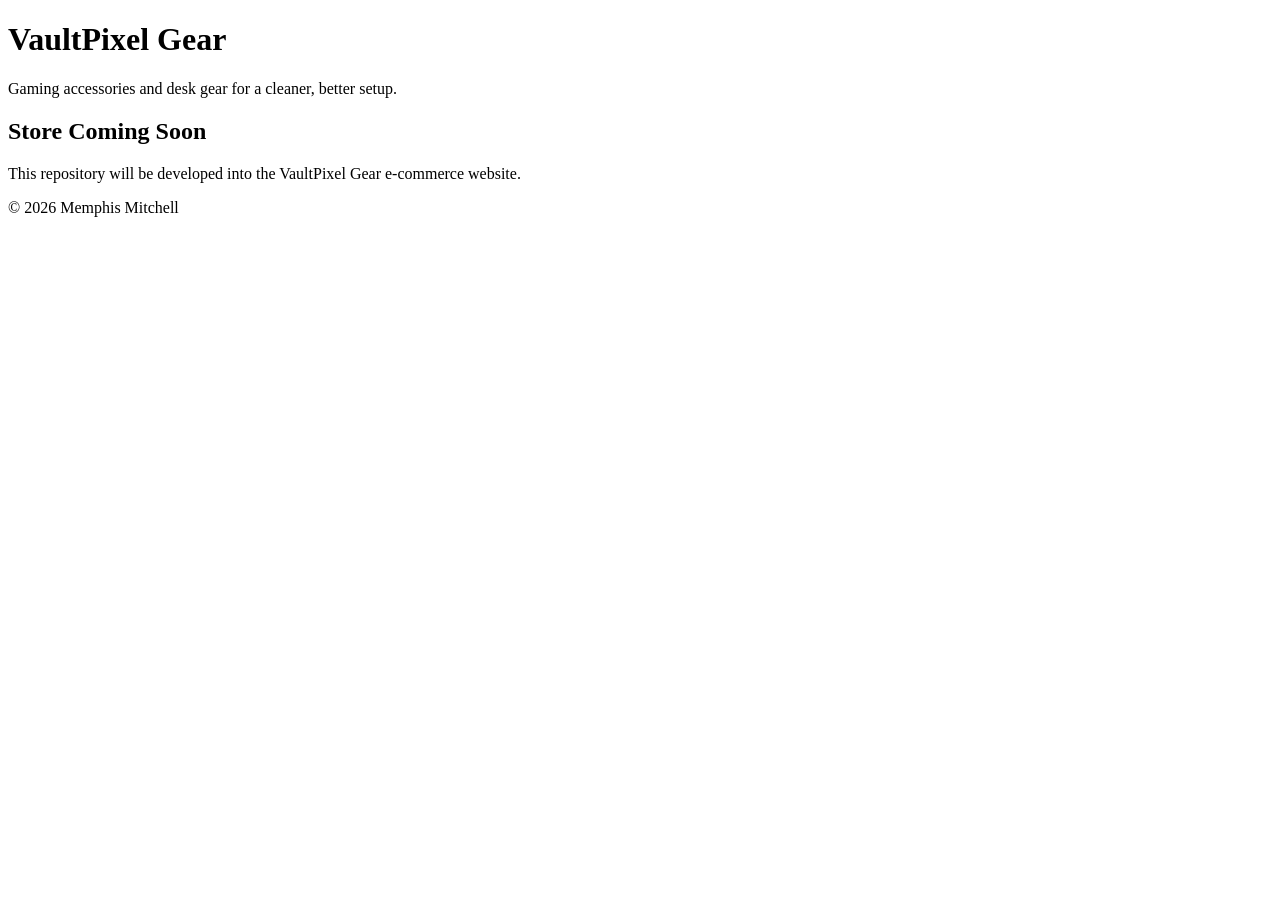
==== index.html @ 1abcdac2 "added initial index.html file" ====
<!DOCTYPE html>
<html lang="en">
<head>
    <!--
        Author: Memphis Mitchell
        Date: 10/11/2026
        Purpose: Initial homepage file for the VaultPixel Gear e-commerce project.
    -->
    <meta charset="UTF-8">
    <meta name="viewport" content="width=device-width, initial-scale=1.0">
    <title>VaultPixel Gear</title>
</head>
<body>
    <header>
        <h1>VaultPixel Gear</h1>
        <p>Gaming accessories and desk gear for a cleaner, better setup.</p>
    </header>

    <main>
        <section>
            <h2>Store Coming Soon</h2>
            <p>This repository will be developed into the VaultPixel Gear e-commerce website.</p>
        </section>
    </main>

    <footer>
        <p>&copy; 2026 Memphis Mitchell</p>
    </footer>
</body>
</html>
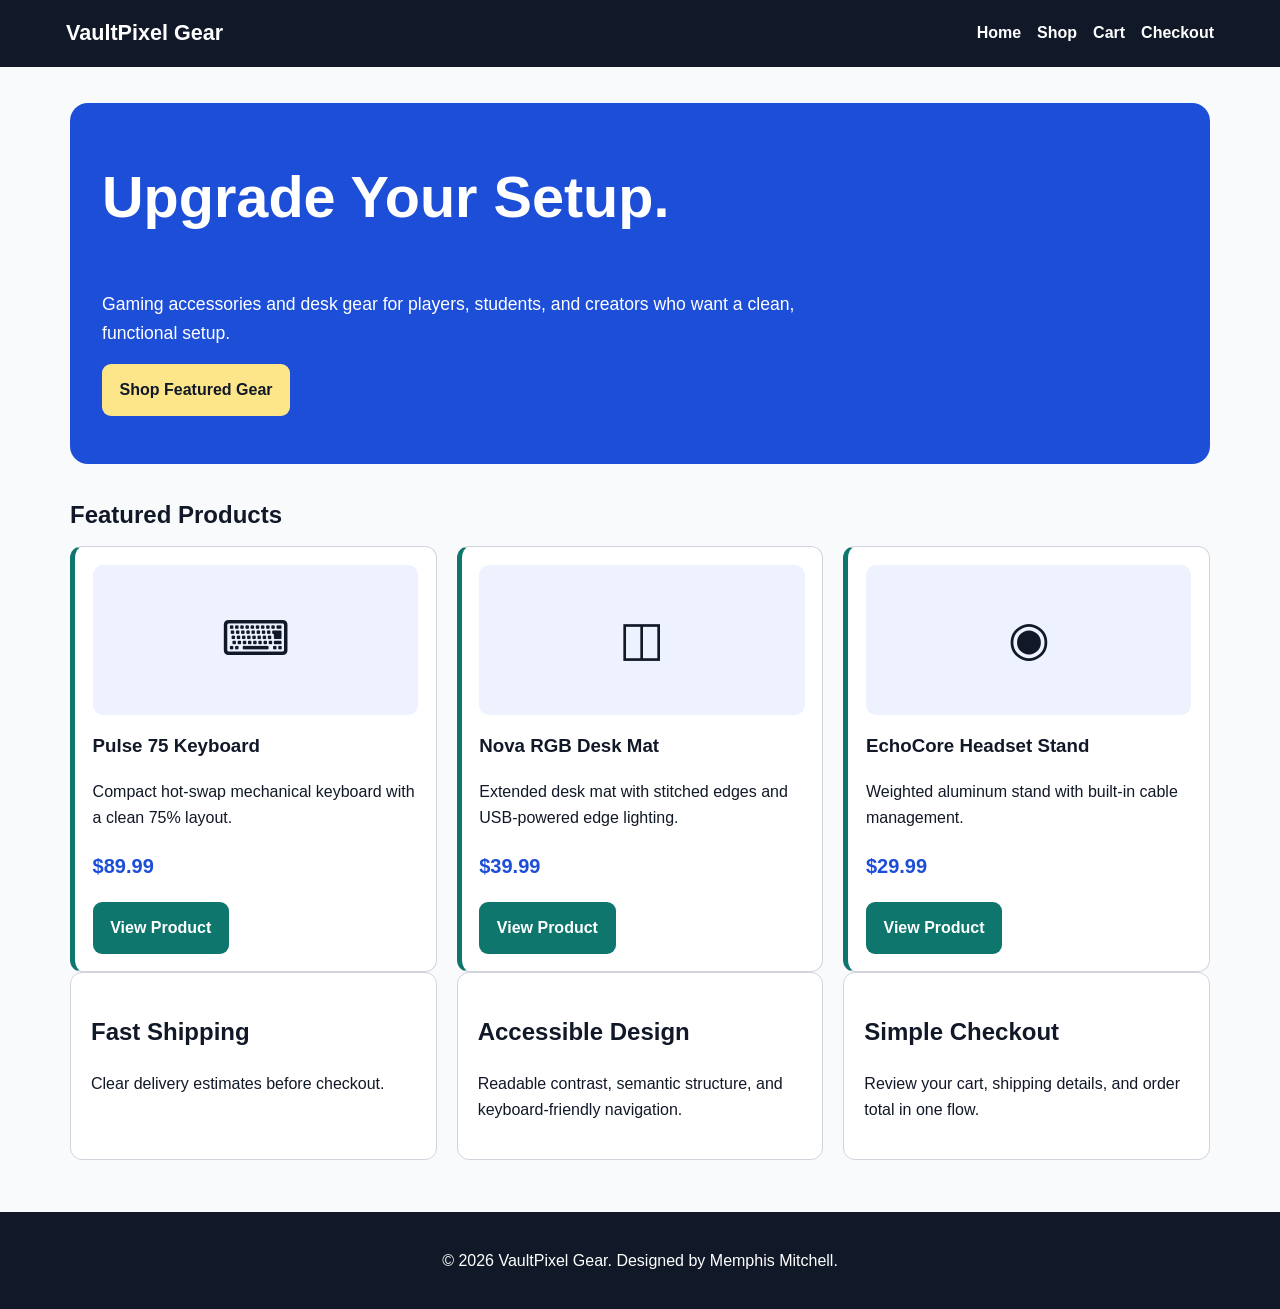
==== commit 1ff935e9: "added new files for website" ====
--- a/index.html
+++ b/index.html
@@ -1,30 +1,70 @@
 <!DOCTYPE html>
 <html lang="en">
 <head>
-    <!--
-        Author: Memphis Mitchell
-        Date: 10/11/2026
-        Purpose: Initial homepage file for the VaultPixel Gear e-commerce project.
-    -->
-    <meta charset="UTF-8">
-    <meta name="viewport" content="width=device-width, initial-scale=1.0">
-    <title>VaultPixel Gear</title>
+  <!--
+      Author: Memphis Mitchell
+      Date: 10/18/2026
+      Purpose: Home page for the VaultPixel Gear e-commerce project.
+  -->
+  <meta charset="UTF-8">
+  <meta name="viewport" content="width=device-width, initial-scale=1.0">
+  <title>Home | VaultPixel Gear</title>
+  <link rel="stylesheet" href="styles.css">
 </head>
 <body>
-    <header>
-        <h1>VaultPixel Gear</h1>
-        <p>Gaming accessories and desk gear for a cleaner, better setup.</p>
-    </header>
+<header class="site-header">
+  <div class="nav-wrap">
+    <a class="brand" href="index.html">VaultPixel Gear</a>
+    <nav class="site-nav" aria-label="Primary navigation">
+      <a href="index.html">Home</a>
+      <a href="shop.html">Shop</a>
+      <a href="cart.html">Cart</a>
+      <a href="checkout.html">Checkout</a>
+    </nav>
+  </div>
+</header>
+<main>
+  <section class="hero" aria-labelledby="hero-title">
+    <h1 id="hero-title">Upgrade Your Setup.</h1>
+    <p>Gaming accessories and desk gear for players, students, and creators who want a clean, functional setup.</p>
+    <a class="button" href="shop.html">Shop Featured Gear</a>
+  </section>
 
-    <main>
-        <section>
-            <h2>Store Coming Soon</h2>
-            <p>This repository will be developed into the VaultPixel Gear e-commerce website.</p>
-        </section>
-    </main>
+  <section aria-labelledby="featured-title">
+    <h2 class="section-heading" id="featured-title">Featured Products</h2>
+    <div class="product-grid">
+      <article class="product-card">
+        <div class="product-art" aria-hidden="true">⌨</div>
+        <h3>Pulse 75 Keyboard</h3>
+        <p>Compact hot-swap mechanical keyboard with a clean 75% layout.</p>
+        <p class="price">$89.99</p>
+        <a class="button secondary" href="product.html">View Product</a>
+      </article>
+      <article class="product-card">
+        <div class="product-art" aria-hidden="true">◫</div>
+        <h3>Nova RGB Desk Mat</h3>
+        <p>Extended desk mat with stitched edges and USB-powered edge lighting.</p>
+        <p class="price">$39.99</p>
+        <a class="button secondary" href="product.html">View Product</a>
+      </article>
+      <article class="product-card">
+        <div class="product-art" aria-hidden="true">◉</div>
+        <h3>EchoCore Headset Stand</h3>
+        <p>Weighted aluminum stand with built-in cable management.</p>
+        <p class="price">$29.99</p>
+        <a class="button secondary" href="product.html">View Product</a>
+      </article>
+    </div>
+  </section>
 
-    <footer>
-        <p>&copy; 2026 Memphis Mitchell</p>
-    </footer>
+  <section class="feature-grid" aria-label="Store benefits">
+    <article class="info-card"><h2>Fast Shipping</h2><p>Clear delivery estimates before checkout.</p></article>
+    <article class="info-card"><h2>Accessible Design</h2><p>Readable contrast, semantic structure, and keyboard-friendly navigation.</p></article>
+    <article class="info-card"><h2>Simple Checkout</h2><p>Review your cart, shipping details, and order total in one flow.</p></article>
+  </section>
+</main>
+<footer class="site-footer">
+  <p>&copy; 2026 VaultPixel Gear. Designed by Memphis Mitchell.</p>
+</footer>
 </body>
 </html>
--- a/styles.css
+++ b/styles.css
@@ -0,0 +1,256 @@
+/*
+    Project: VaultPixel Gear
+    Author: Memphis Mitchell
+    Updated: 10/18/2026
+    Purpose: Shared brand theme and responsive layout for the VaultPixel Gear e-commerce website.
+*/
+
+:root {
+    --ink: #111827;
+    --cloud: #f8fafc;
+    --blue: #1d4ed8;
+    --teal: #0f766e;
+    --gold: #fde68a;
+    --white: #ffffff;
+    --muted: #475569;
+    --line: #d1d5db;
+    --panel: #eef2ff;
+}
+
+* {
+    box-sizing: border-box;
+}
+
+body {
+    margin: 0;
+    font-family: Arial, Helvetica, sans-serif;
+    background: var(--cloud);
+    color: var(--ink);
+    line-height: 1.6;
+}
+
+a {
+    color: var(--blue);
+}
+
+.site-header {
+    background: var(--ink);
+    color: var(--white);
+}
+
+.nav-wrap {
+    max-width: 1180px;
+    margin: 0 auto;
+    padding: 1rem;
+    display: flex;
+    align-items: center;
+    justify-content: space-between;
+    gap: 1rem;
+    flex-wrap: wrap;
+}
+
+.brand {
+    color: var(--white);
+    text-decoration: none;
+    font-size: 1.35rem;
+    font-weight: 700;
+}
+
+.site-nav {
+    display: flex;
+    gap: 1rem;
+    flex-wrap: wrap;
+}
+
+.site-nav a {
+    color: var(--white);
+    text-decoration: none;
+    font-weight: 600;
+}
+
+.site-nav a:hover,
+.site-nav a:focus {
+    text-decoration: underline;
+}
+
+main {
+    max-width: 1180px;
+    margin: 0 auto;
+    padding: 1.25rem;
+}
+
+.hero {
+    margin: 1rem 0 2rem;
+    padding: 3rem 2rem;
+    border-radius: 18px;
+    background: var(--blue);
+    color: var(--white);
+}
+
+.hero h1 {
+    margin-top: 0;
+    font-size: clamp(2rem, 6vw, 3.6rem);
+}
+
+.hero p {
+    max-width: 700px;
+    font-size: 1.1rem;
+}
+
+.button,
+button {
+    display: inline-block;
+    border: 0;
+    border-radius: 9px;
+    padding: .8rem 1.1rem;
+    background: var(--blue);
+    color: var(--white);
+    font-weight: 700;
+    text-decoration: none;
+    cursor: pointer;
+}
+
+.hero .button {
+    background: var(--gold);
+    color: var(--ink);
+}
+
+.button.secondary {
+    background: var(--teal);
+}
+
+.section-heading {
+    margin-bottom: .75rem;
+}
+
+.product-grid {
+    display: grid;
+    grid-template-columns: 1fr;
+    gap: 1.25rem;
+}
+
+.product-card {
+    background: var(--white);
+    border: 1px solid var(--line);
+    border-left: 5px solid var(--teal);
+    border-radius: 12px;
+    padding: 1.1rem;
+}
+
+.product-card h2,
+.product-card h3 {
+    margin-top: 0;
+}
+
+.product-art {
+    min-height: 150px;
+    border-radius: 10px;
+    background: var(--panel);
+    display: grid;
+    place-items: center;
+    font-size: 3rem;
+    margin-bottom: 1rem;
+}
+
+.price {
+    color: var(--blue);
+    font-size: 1.25rem;
+    font-weight: 700;
+}
+
+.feature-grid,
+.checkout-grid,
+.detail-grid {
+    display: grid;
+    grid-template-columns: 1fr;
+    gap: 1.25rem;
+}
+
+.info-card,
+.summary-card,
+.form-card {
+    background: var(--white);
+    border: 1px solid var(--line);
+    border-radius: 12px;
+    padding: 1.25rem;
+}
+
+.filters {
+    margin-bottom: 1.25rem;
+    background: var(--white);
+    padding: 1rem;
+    border: 1px solid var(--line);
+    border-radius: 10px;
+}
+
+label {
+    display: block;
+    font-weight: 700;
+    margin-top: .85rem;
+}
+
+input,
+select {
+    width: 100%;
+    max-width: 520px;
+    padding: .7rem;
+    border: 1px solid #94a3b8;
+    border-radius: 7px;
+    font: inherit;
+}
+
+table {
+    width: 100%;
+    border-collapse: collapse;
+    background: var(--white);
+}
+
+th,
+td {
+    padding: .8rem;
+    border-bottom: 1px solid var(--line);
+    text-align: left;
+}
+
+th {
+    background: #e2e8f0;
+}
+
+.cart-actions {
+    margin-top: 1rem;
+    display: flex;
+    gap: .75rem;
+    flex-wrap: wrap;
+}
+
+.site-footer {
+    margin-top: 2rem;
+    background: var(--ink);
+    color: var(--white);
+    padding: 1.25rem;
+    text-align: center;
+}
+
+/* Tablet */
+@media (min-width: 768px) {
+    .product-grid {
+        grid-template-columns: repeat(2, 1fr);
+    }
+
+    .feature-grid,
+    .checkout-grid,
+    .detail-grid {
+        grid-template-columns: repeat(2, 1fr);
+    }
+}
+
+/* Desktop */
+@media (min-width: 1024px) {
+    .product-grid {
+        grid-template-columns: repeat(3, 1fr);
+    }
+
+    .feature-grid {
+        grid-template-columns: repeat(3, 1fr);
+    }
+}
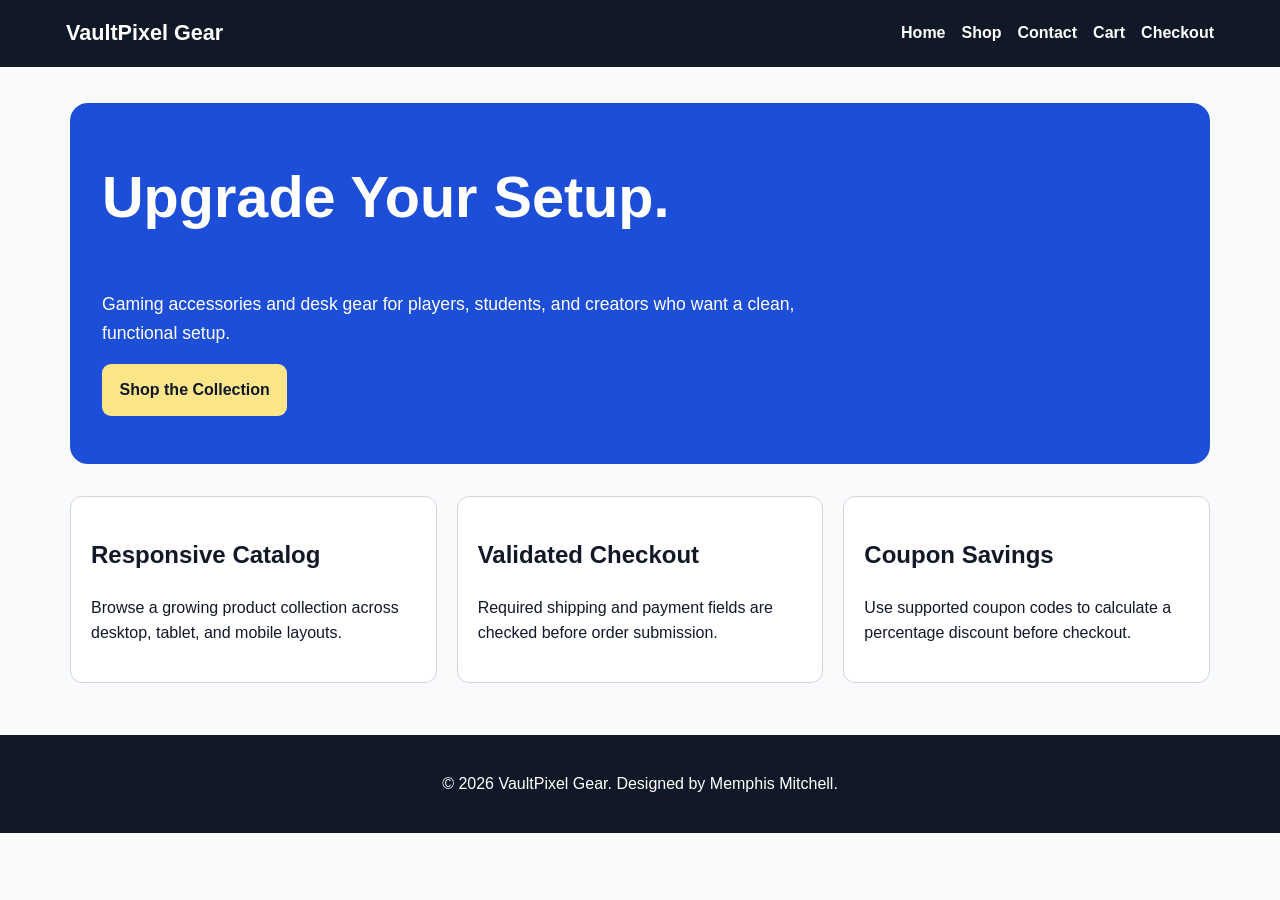
==== commit fee541ce: "Adding new files for upload VaultPixel Interactive Milestone" ====
--- a/index.html
+++ b/index.html
@@ -3,13 +3,14 @@
 <head>
   <!--
       Author: Memphis Mitchell
-      Date: 10/18/2026
+      Date: 10/25/2026
       Purpose: Home page for the VaultPixel Gear e-commerce project.
   -->
   <meta charset="UTF-8">
   <meta name="viewport" content="width=device-width, initial-scale=1.0">
   <title>Home | VaultPixel Gear</title>
   <link rel="stylesheet" href="styles.css">
+  <script src="app.js" defer></script>
 </head>
 <body>
 <header class="site-header">
@@ -18,6 +19,7 @@
     <nav class="site-nav" aria-label="Primary navigation">
       <a href="index.html">Home</a>
       <a href="shop.html">Shop</a>
+      <a href="contact.html">Contact</a>
       <a href="cart.html">Cart</a>
       <a href="checkout.html">Checkout</a>
     </nav>
@@ -27,40 +29,13 @@
   <section class="hero" aria-labelledby="hero-title">
     <h1 id="hero-title">Upgrade Your Setup.</h1>
     <p>Gaming accessories and desk gear for players, students, and creators who want a clean, functional setup.</p>
-    <a class="button" href="shop.html">Shop Featured Gear</a>
-  </section>
-
-  <section aria-labelledby="featured-title">
-    <h2 class="section-heading" id="featured-title">Featured Products</h2>
-    <div class="product-grid">
-      <article class="product-card">
-        <div class="product-art" aria-hidden="true">⌨</div>
-        <h3>Pulse 75 Keyboard</h3>
-        <p>Compact hot-swap mechanical keyboard with a clean 75% layout.</p>
-        <p class="price">$89.99</p>
-        <a class="button secondary" href="product.html">View Product</a>
-      </article>
-      <article class="product-card">
-        <div class="product-art" aria-hidden="true">◫</div>
-        <h3>Nova RGB Desk Mat</h3>
-        <p>Extended desk mat with stitched edges and USB-powered edge lighting.</p>
-        <p class="price">$39.99</p>
-        <a class="button secondary" href="product.html">View Product</a>
-      </article>
-      <article class="product-card">
-        <div class="product-art" aria-hidden="true">◉</div>
-        <h3>EchoCore Headset Stand</h3>
-        <p>Weighted aluminum stand with built-in cable management.</p>
-        <p class="price">$29.99</p>
-        <a class="button secondary" href="product.html">View Product</a>
-      </article>
-    </div>
+    <a class="button" href="shop.html">Shop the Collection</a>
   </section>
 
   <section class="feature-grid" aria-label="Store benefits">
-    <article class="info-card"><h2>Fast Shipping</h2><p>Clear delivery estimates before checkout.</p></article>
-    <article class="info-card"><h2>Accessible Design</h2><p>Readable contrast, semantic structure, and keyboard-friendly navigation.</p></article>
-    <article class="info-card"><h2>Simple Checkout</h2><p>Review your cart, shipping details, and order total in one flow.</p></article>
+    <article class="info-card"><h2>Responsive Catalog</h2><p>Browse a growing product collection across desktop, tablet, and mobile layouts.</p></article>
+    <article class="info-card"><h2>Validated Checkout</h2><p>Required shipping and payment fields are checked before order submission.</p></article>
+    <article class="info-card"><h2>Coupon Savings</h2><p>Use supported coupon codes to calculate a percentage discount before checkout.</p></article>
   </section>
 </main>
 <footer class="site-footer">
--- a/styles.css
+++ b/styles.css
@@ -1,8 +1,8 @@
 /*
     Project: VaultPixel Gear
     Author: Memphis Mitchell
-    Updated: 10/18/2026
-    Purpose: Shared brand theme and responsive layout for the VaultPixel Gear e-commerce website.
+    Updated: 10/25/2026
+    Purpose: Brand theme, responsive product layout, and form styling.
 */
 
 :root {
@@ -15,11 +15,11 @@
     --muted: #475569;
     --line: #d1d5db;
     --panel: #eef2ff;
-}
-
-* {
-    box-sizing: border-box;
-}
+    --danger: #b91c1c;
+    --success: #166534;
+}
+
+* { box-sizing: border-box; }
 
 body {
     margin: 0;
@@ -29,9 +29,7 @@
     line-height: 1.6;
 }
 
-a {
-    color: var(--blue);
-}
+a { color: var(--blue); }
 
 .site-header {
     background: var(--ink);
@@ -69,9 +67,7 @@
 }
 
 .site-nav a:hover,
-.site-nav a:focus {
-    text-decoration: underline;
-}
+.site-nav a:focus { text-decoration: underline; }
 
 main {
     max-width: 1180px;
@@ -92,10 +88,7 @@
     font-size: clamp(2rem, 6vw, 3.6rem);
 }
 
-.hero p {
-    max-width: 700px;
-    font-size: 1.1rem;
-}
+.hero p { max-width: 700px; font-size: 1.1rem; }
 
 .button,
 button {
@@ -110,18 +103,10 @@
     cursor: pointer;
 }
 
-.hero .button {
-    background: var(--gold);
-    color: var(--ink);
-}
-
-.button.secondary {
-    background: var(--teal);
-}
-
-.section-heading {
-    margin-bottom: .75rem;
-}
+.hero .button { background: var(--gold); color: var(--ink); }
+.button.secondary { background: var(--teal); }
+
+.section-heading { margin-bottom: .75rem; }
 
 .product-grid {
     display: grid;
@@ -138,9 +123,7 @@
 }
 
 .product-card h2,
-.product-card h3 {
-    margin-top: 0;
-}
+.product-card h3 { margin-top: 0; }
 
 .product-art {
     min-height: 150px;
@@ -152,6 +135,15 @@
     margin-bottom: 1rem;
 }
 
+.eyebrow {
+    margin: 0 0 .35rem;
+    color: var(--muted);
+    font-size: .8rem;
+    font-weight: 700;
+    text-transform: uppercase;
+    letter-spacing: .06em;
+}
+
 .price {
     color: var(--blue);
     font-size: 1.25rem;
@@ -183,20 +175,77 @@
     border-radius: 10px;
 }
 
-label {
+.field { margin-bottom: 1rem; }
+
+label,
+legend {
     display: block;
     font-weight: 700;
-    margin-top: .85rem;
+    margin-bottom: .35rem;
 }
 
 input,
-select {
+select,
+textarea {
     width: 100%;
-    max-width: 520px;
-    padding: .7rem;
+    padding: .72rem;
     border: 1px solid #94a3b8;
     border-radius: 7px;
     font: inherit;
+    background: var(--white);
+}
+
+textarea { min-height: 130px; resize: vertical; }
+
+fieldset {
+    border: 1px solid var(--line);
+    border-radius: 8px;
+    padding: 1rem;
+}
+
+.input-error {
+    border-color: var(--danger);
+    outline: 2px solid rgba(185, 28, 28, .12);
+}
+
+.field-error {
+    min-height: 1.2em;
+    margin: .25rem 0 0;
+    color: var(--danger);
+    font-size: .9rem;
+}
+
+.form-status {
+    margin-top: 1rem;
+    font-weight: 700;
+}
+
+.form-status.success { color: var(--success); }
+.form-status.error { color: var(--danger); }
+
+.coupon-row {
+    display: grid;
+    grid-template-columns: 1fr;
+    gap: .5rem;
+}
+
+.order-lines {
+    list-style: none;
+    padding: 0;
+}
+
+.order-line,
+.total-line {
+    display: flex;
+    justify-content: space-between;
+    gap: 1rem;
+    border-bottom: 1px solid var(--line);
+    padding: .55rem 0;
+}
+
+.total-line {
+    font-size: 1.15rem;
+    font-weight: 700;
 }
 
 table {
@@ -212,9 +261,7 @@
     text-align: left;
 }
 
-th {
-    background: #e2e8f0;
-}
+th { background: #e2e8f0; }
 
 .cart-actions {
     margin-top: 1rem;
@@ -231,11 +278,12 @@
     text-align: center;
 }
 
-/* Tablet */
+@media (min-width: 640px) {
+    .coupon-row { grid-template-columns: 1fr auto; }
+}
+
 @media (min-width: 768px) {
-    .product-grid {
-        grid-template-columns: repeat(2, 1fr);
-    }
+    .product-grid { grid-template-columns: repeat(2, 1fr); }
 
     .feature-grid,
     .checkout-grid,
@@ -244,13 +292,7 @@
     }
 }
 
-/* Desktop */
 @media (min-width: 1024px) {
-    .product-grid {
-        grid-template-columns: repeat(3, 1fr);
-    }
-
-    .feature-grid {
-        grid-template-columns: repeat(3, 1fr);
-    }
-}
+    .product-grid { grid-template-columns: repeat(3, 1fr); }
+    .feature-grid { grid-template-columns: repeat(3, 1fr); }
+}
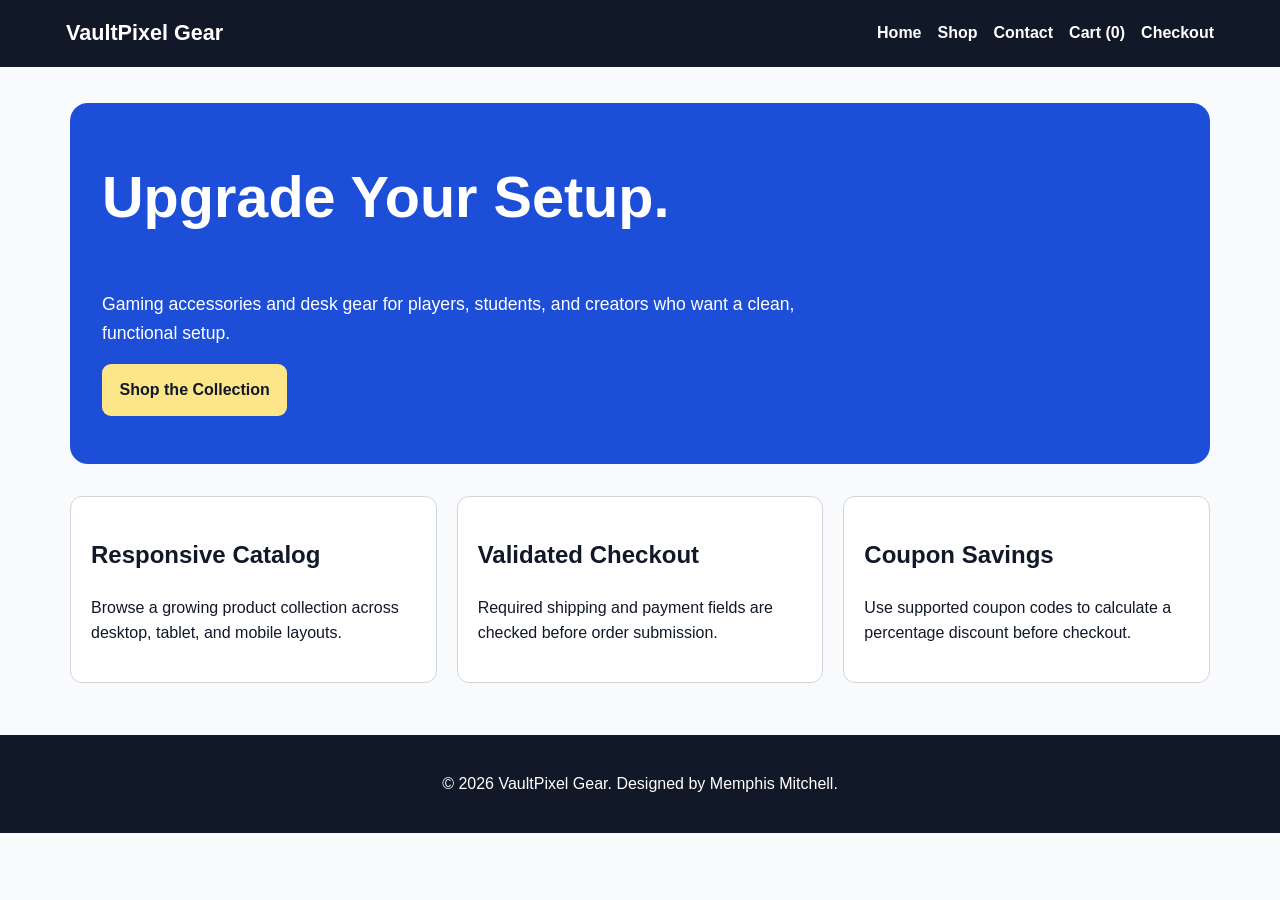
==== commit cc83de56: "Adding new features" ====
--- a/index.html
+++ b/index.html
@@ -3,7 +3,7 @@
 <head>
   <!--
       Author: Memphis Mitchell
-      Date: 10/25/2026
+      Date: 11/01/2026
       Purpose: Home page for the VaultPixel Gear e-commerce project.
   -->
   <meta charset="UTF-8">
@@ -20,7 +20,7 @@
       <a href="index.html">Home</a>
       <a href="shop.html">Shop</a>
       <a href="contact.html">Contact</a>
-      <a href="cart.html">Cart</a>
+      <a href="cart.html">Cart (<span class="cart-count">0</span>)</a>
       <a href="checkout.html">Checkout</a>
     </nav>
   </div>
--- a/styles.css
+++ b/styles.css
@@ -296,3 +296,42 @@
     .product-grid { grid-template-columns: repeat(3, 1fr); }
     .feature-grid { grid-template-columns: repeat(3, 1fr); }
 }
+
+/* Milestone 4: interactive cart and inventory states */
+.product-actions {
+    display: flex;
+    gap: .6rem;
+    flex-wrap: wrap;
+    align-items: center;
+}
+.stock { font-weight: 700; color: var(--success); }
+.stock-empty { color: var(--danger); }
+.product-card.out-of-stock {
+    opacity: .55;
+    filter: grayscale(1);
+}
+.product-card.out-of-stock:hover { transform: none; }
+.add-cart-button:disabled { cursor: not-allowed; opacity: .7; }
+.cart-feedback {
+    position: fixed;
+    right: 1rem;
+    bottom: 1rem;
+    z-index: 20;
+    padding: .9rem 1.1rem;
+    border-radius: 8px;
+    background: var(--ink);
+    color: var(--white);
+    font-weight: 700;
+    opacity: 0;
+    transform: translateY(18px);
+    pointer-events: none;
+}
+.cart-feedback.show { animation: cart-pop 1.8s ease; }
+@keyframes cart-pop {
+    0% { opacity: 0; transform: translateY(18px) scale(.95); }
+    15%, 75% { opacity: 1; transform: translateY(0) scale(1.03); }
+    100% { opacity: 0; transform: translateY(8px) scale(1); }
+}
+.quantity-controls { display: flex; gap: .55rem; align-items: center; }
+.qty-button { min-width: 2.2rem; padding: .35rem .55rem; }
+.remove-button, .danger-button { background: var(--danger); }
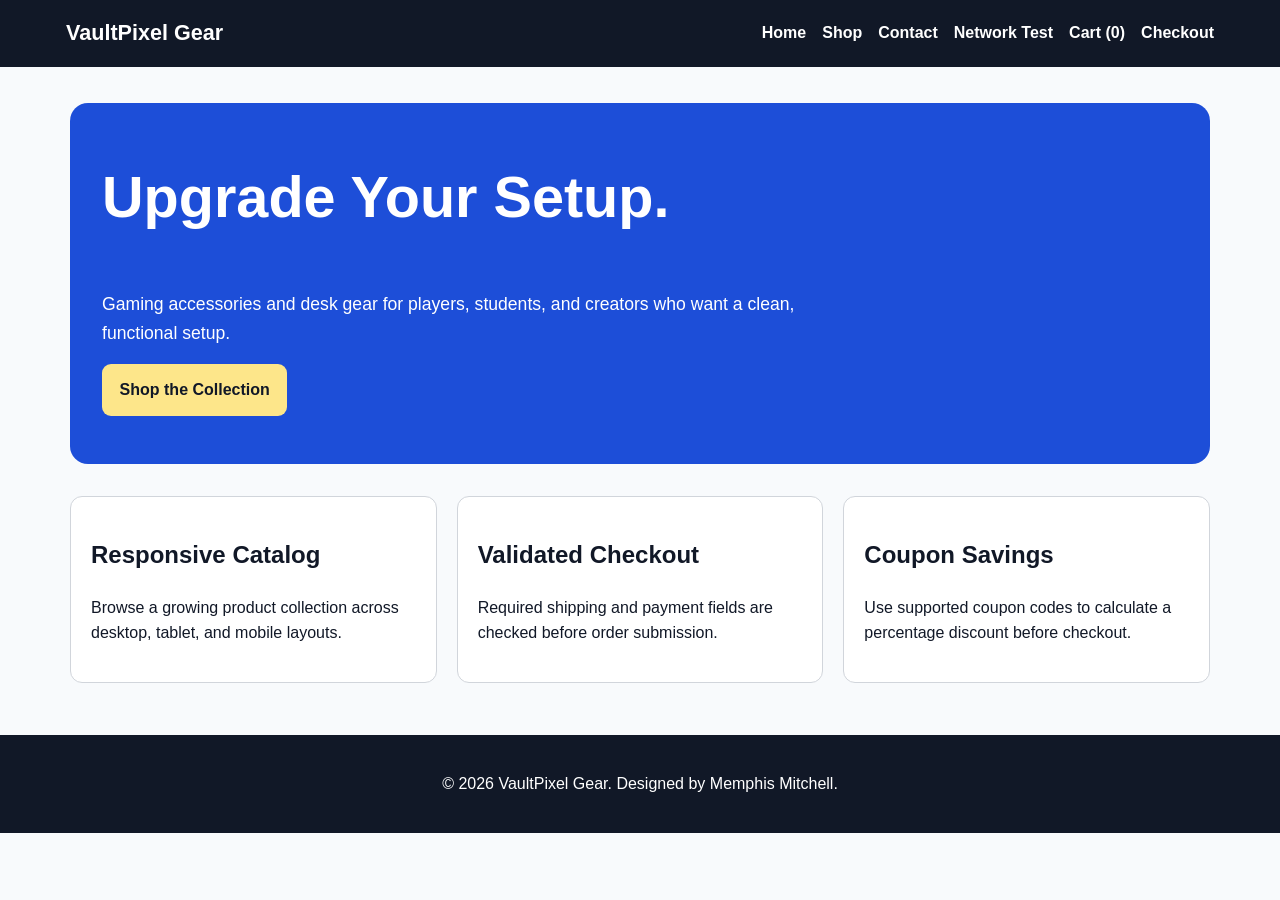
==== commit 10472c90: "adding grand opening files" ====
--- a/index.html
+++ b/index.html
@@ -20,6 +20,7 @@
       <a href="index.html">Home</a>
       <a href="shop.html">Shop</a>
       <a href="contact.html">Contact</a>
+      <a href="network.html">Network Test</a>
       <a href="cart.html">Cart (<span class="cart-count">0</span>)</a>
       <a href="checkout.html">Checkout</a>
     </nav>
--- a/styles.css
+++ b/styles.css
@@ -1,7 +1,7 @@
 /*
     Project: VaultPixel Gear
     Author: Memphis Mitchell
-    Updated: 10/25/2026
+    Updated: 11/08/2026
     Purpose: Brand theme, responsive product layout, and form styling.
 */
 
@@ -335,3 +335,30 @@
 .quantity-controls { display: flex; gap: .55rem; align-items: center; }
 .qty-button { min-width: 2.2rem; padding: .35rem .55rem; }
 .remove-button, .danger-button { background: var(--danger); }
+
+/* Grand Opening: Network Connection Test */
+.network-hero { background: linear-gradient(135deg, var(--ink), var(--blue)); }
+.network-eyebrow { color: var(--gold); }
+.network-panel {
+    background: var(--white);
+    border: 1px solid var(--line);
+    border-radius: 12px;
+    padding: 1.25rem;
+}
+.network-grid {
+    display: grid;
+    grid-template-columns: 1fr;
+    gap: 1rem;
+    margin: 1rem 0 1.25rem;
+}
+.network-grid div {
+    background: var(--panel);
+    border-left: 5px solid var(--teal);
+    border-radius: 8px;
+    padding: 1rem;
+}
+.network-grid dt { font-weight: 700; color: var(--muted); }
+.network-grid dd { margin: .25rem 0 0; font-size: 1.1rem; font-weight: 700; }
+.network-online { color: var(--success); font-weight: 700; }
+.network-offline { color: var(--danger); font-weight: 700; }
+@media (min-width: 760px) { .network-grid { grid-template-columns: repeat(2, 1fr); } }
